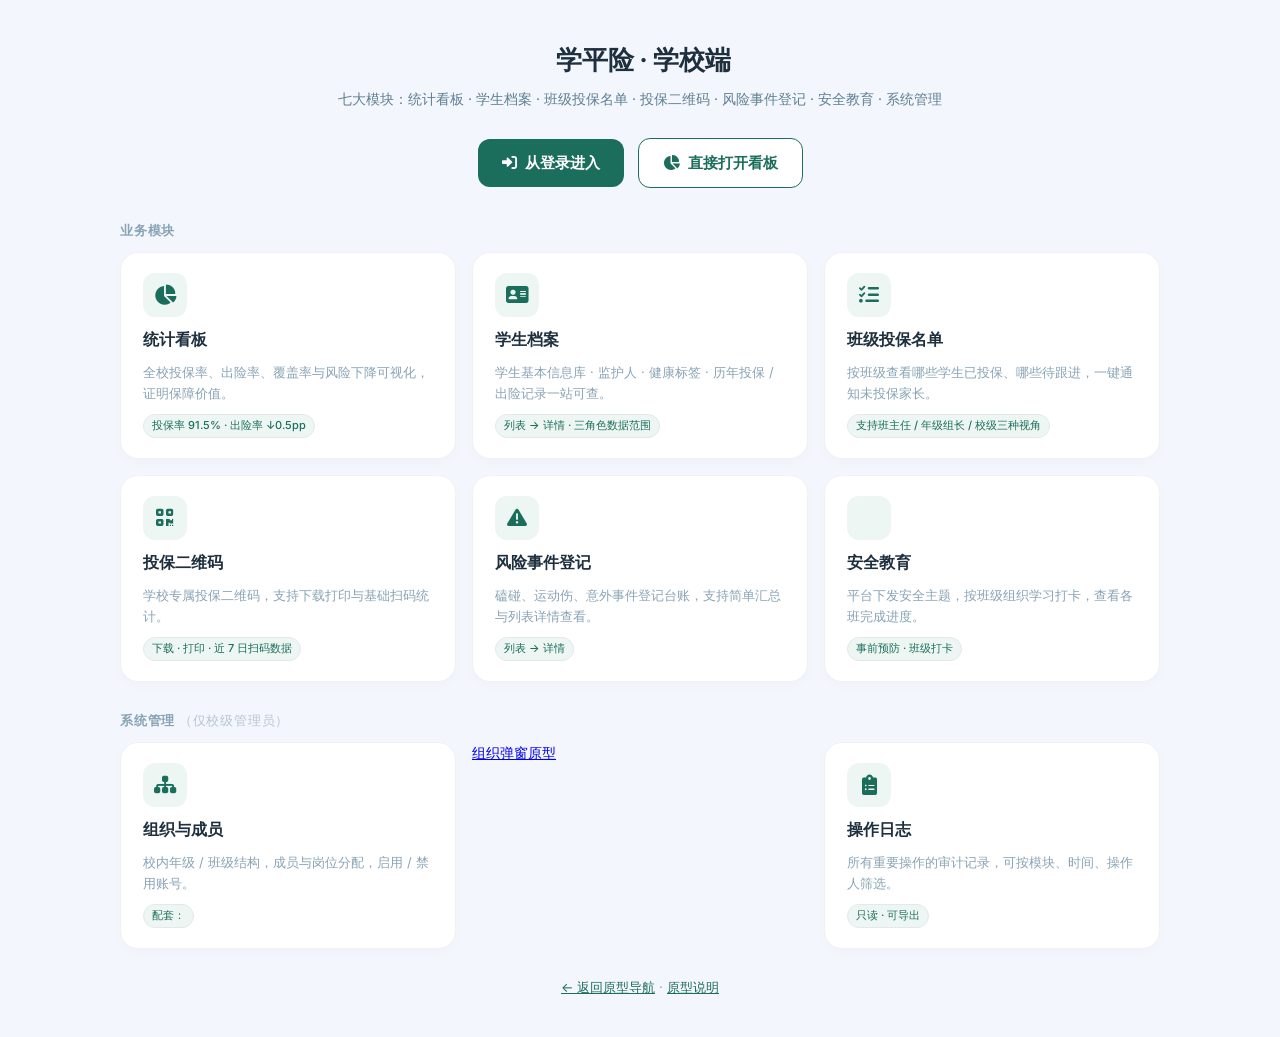
==== index.html @ 4be2739a "initial upload" ====
<!DOCTYPE html>
<html lang="zh-CN">
<head>
  <meta charset="UTF-8">
  <meta name="viewport" content="width=device-width, initial-scale=1.0">
  <title>学平险 · 学校端原型导航</title>
  <link href="https://fonts.googleapis.com/css2?family=Inter:wght@400;600;700&display=swap" rel="stylesheet">
  <link rel="stylesheet" href="https://cdnjs.cloudflare.com/ajax/libs/font-awesome/6.0.0-beta3/css/all.min.css">
  <link rel="stylesheet" href="shared-ui.css">
  <style>
    body { font-family: Inter, 'PingFang SC', sans-serif; background: #f3f6fc; padding: 40px 24px; color: #1E2F3E; }
    h1 { text-align: center; margin-bottom: 8px; font-size: 1.6rem; }
    .sub { text-align: center; color: #5e7f92; margin-bottom: 28px; font-size: 14px; }
    .wrap { max-width: 1040px; margin: 0 auto; }
    .hero { text-align: center; margin-bottom: 32px; display:flex;justify-content:center;align-items:center;gap:14px;flex-wrap:wrap }
    .hero a { display: inline-flex; align-items: center; gap: 8px; padding: 12px 24px; background: #1C6E5C; color: #fff; text-decoration: none; border-radius: 12px; font-weight: 600; font-size: 15px; }
    .hero a:hover { background: #155a4a; }
    .hero a.ghost { background: #fff; color: #1C6E5C; border: 1px solid #1C6E5C; }
    .grid { display: grid; grid-template-columns: repeat(auto-fit, minmax(280px, 1fr)); gap: 16px; }
    .card { background: #fff; border-radius: 18px; border: 1px solid #eef2f8; padding: 20px 22px; box-shadow: 0 4px 10px rgba(0,0,0,.02); display:flex;flex-direction:column;gap:10px; transition: transform .15s, box-shadow .15s; text-decoration:none; color:inherit }
    .card:hover { transform: translateY(-3px); box-shadow: 0 10px 22px rgba(0,0,0,.06) }
    .card .ic { width: 44px; height: 44px; border-radius: 12px; background: #eef6f3; color: #1C6E5C; display: flex; align-items: center; justify-content: center; font-size: 20px }
    .card h2 { font-size: 16px; margin: 0; font-weight: 600 }
    .card p { font-size: 13px; color: #88a3b5; margin: 0; line-height: 1.6 }
    .card .tag { font-size: 11px; color: #1C6E5C; background: #eef6f3; padding: 2px 8px; border-radius: 999px; align-self:flex-start; font-weight: 500 }
    .section-title { font-size: 13px; color: #88a3b5; font-weight: 700; letter-spacing: .06em; margin: 28px 0 12px }
    .foot { margin-top: 28px; text-align: center; font-size: 13px; color: #88a3b5; }
    .foot a { color: #1C6E5C; }
  </style>
</head>
<body>
  <h1><i class="fas fa-shield-heart" style="color:#1C6E5C;"></i> 学平险 · 学校端</h1>
  <p class="sub">七大模块：统计看板 · 学生档案 · 班级投保名单 · 投保二维码 · 风险事件登记 · 安全教育 · 系统管理</p>

  <div class="wrap">
    <div class="hero">
      <a href="学平险-学校端--登录.html"><i class="fas fa-sign-in-alt"></i> 从登录进入</a>
      <a class="ghost" href="学平险-学校端--统计看板.html"><i class="fas fa-chart-pie"></i> 直接打开看板</a>
    </div>

    <div class="section-title">业务模块</div>
    <div class="grid">
      <a class="card" href="学平险-学校端--统计看板.html">
        <div class="ic"><i class="fas fa-chart-pie"></i></div>
        <h2>统计看板</h2>
        <p>全校投保率、出险率、覆盖率与风险下降可视化，证明保障价值。</p>
        <span class="tag">投保率 91.5% · 出险率 ↓0.5pp</span>
      </a>
      <a class="card" href="学平险-学校端--学生档案.html">
        <div class="ic"><i class="fas fa-address-card"></i></div>
        <h2>学生档案</h2>
        <p>学生基本信息库 · 监护人 · 健康标签 · 历年投保 / 出险记录一站可查。</p>
        <span class="tag">列表 → 详情 · 三角色数据范围</span>
      </a>
      <a class="card" href="学平险-学校端--班级投保名单.html">
        <div class="ic"><i class="fas fa-list-check"></i></div>
        <h2>班级投保名单</h2>
        <p>按班级查看哪些学生已投保、哪些待跟进，一键通知未投保家长。</p>
        <span class="tag">支持班主任 / 年级组长 / 校级三种视角</span>
      </a>
      <a class="card" href="学平险-学校端--投保二维码.html">
        <div class="ic"><i class="fas fa-qrcode"></i></div>
        <h2>投保二维码</h2>
        <p>学校专属投保二维码，支持下载打印与基础扫码统计。</p>
        <span class="tag">下载 · 打印 · 近 7 日扫码数据</span>
      </a>
      <a class="card" href="学平险-学校端--风险事件登记.html">
        <div class="ic"><i class="fas fa-triangle-exclamation"></i></div>
        <h2>风险事件登记</h2>
        <p>磕碰、运动伤、意外事件登记台账，支持简单汇总与列表详情查看。</p>
        <span class="tag">列表 → 详情</span>
      </a>
      <a class="card" href="学平险-学校端--安全教育.html">
        <div class="ic"><i class="fas fa-shield-halved"></i></div>
        <h2>安全教育</h2>
        <p>平台下发安全主题，按班级组织学习打卡，查看各班完成进度。</p>
        <span class="tag">事前预防 · 班级打卡</span>
      </a>
    </div>

    <div id="sysSection">
    <div class="section-title">系统管理 <span style="font-weight:400;color:#b8c5d0">（仅校级管理员）</span></div>
    <div class="grid">
      <a class="card" href="学平险-学校端--组织与成员.html">
        <div class="ic"><i class="fas fa-sitemap"></i></div>
        <h2>组织与成员</h2>
        <p>校内年级 / 班级结构，成员与岗位分配，启用 / 禁用账号。</p>
        <span class="tag">配套：<a href="学平险-学校端--组织弹窗原型.html" style="text-decoration:underline">组织弹窗原型</a></span>
      </a>
      <a class="card" href="学平险-学校端--操作日志.html">
        <div class="ic"><i class="fas fa-clipboard-list"></i></div>
        <h2>操作日志</h2>
        <p>所有重要操作的审计记录，可按模块、时间、操作人筛选。</p>
        <span class="tag">只读 · 可导出</span>
      </a>
    </div>
    </div>

    <p class="foot">
      <a href="学平险-学校端--原型导航.html">← 返回原型导航</a>
      · <a href="原型说明.md">原型说明</a>
    </p>
  </div>
<script src="学平险-学校端-sidebar.js"></script>
<script>
(function(){
  var role = (window.SchoolAccount && SchoolAccount.role) || 'admin';
  if (role !== 'admin') {
    var el = document.getElementById('sysSection');
    if (el) el.style.display = 'none';
  }
})();
</script>
</body>
</html>
---- shared-ui.css ----
/* 学平险 B 端 UI 基线（参数见 b-end-tokens.css / 优设 B端网页设计参数大全） */
@import url('b-end-tokens.css');
@import url('b-end-responsive.css');
@import url('b-end-pager.css');

* { box-sizing: border-box; margin: 0; padding: 0; }

body {
  font-family: var(--font-family);
  background: var(--bg);
  color: var(--text);
  font-size: var(--font-size-body);
  line-height: var(--line-height-base);
  -webkit-font-smoothing: antialiased;
}

/* 布局见 b-end-responsive.css */

/* 侧栏 240px */
.sidebar {
  width: var(--sidebar-w);
  min-width: var(--sidebar-w);
  max-width: var(--sidebar-w);
  flex: 0 0 var(--sidebar-w);
  background: var(--bg-elevated);
  border-right: 1px solid var(--border);
  padding: var(--space-16) var(--space-12);
  position: sticky;
  top: 0;
  height: 100vh;
  overflow-y: auto;
  box-shadow: var(--shadow-sm);
  flex-shrink: 0;
  display: flex;
  flex-direction: column;
}

.logo-area {
  display: flex;
  align-items: center;
  gap: var(--space-12);
  margin-bottom: var(--space-20);
  padding: 0 var(--space-8);
}

.logo-icon {
  background: var(--primary);
  width: 32px;
  height: 32px;
  border-radius: var(--radius-md);
  display: flex;
  align-items: center;
  justify-content: center;
  color: #fff;
  font-size: var(--icon-lg);
  flex-shrink: 0;
}

.logo-text {
  font-weight: var(--font-weight-bold);
  font-size: var(--font-size-h3);
  color: var(--text);
  line-height: var(--line-height-tight);
}

.logo-module {
  font-size: var(--font-size-caption);
  color: var(--text-secondary);
  font-weight: var(--font-weight-medium);
  margin-top: var(--space-2);
}

.nav-section {
  font-size: var(--font-size-caption);
  color: var(--text-secondary);
  font-weight: var(--font-weight-bold);
  letter-spacing: 0.02em;
  padding: var(--space-8) var(--space-12) var(--space-4);
  margin-top: var(--space-4);
}

.nav-item {
  display: flex;
  align-items: center;
  gap: var(--space-8);
  padding: 0 var(--space-12);
  height: 40px;
  margin: var(--space-2) 0;
  border-radius: var(--radius);
  color: var(--text-regular);
  font-size: var(--font-size-body);
  font-weight: var(--font-weight-regular);
  transition: background 0.15s, color 0.15s;
}

.nav-item i {
  width: var(--icon);
  font-size: var(--icon);
  text-align: center;
  flex-shrink: 0;
  color: var(--text-secondary);
}

.nav-item a { text-decoration: none; color: inherit; flex: 1; line-height: var(--line-height-tight); }
.nav-item.active {
  background: var(--primary-light);
  color: var(--primary);
  font-weight: var(--font-weight-medium);
}
.nav-item.active i { color: var(--primary); }
.nav-item:hover:not(.active) { background: #f5f7fa; }

.nav-item-muted { opacity: 0.9; font-size: var(--font-size-sub); }

.main-content {
  flex: 1;
  padding: var(--space-16) var(--page-margin) var(--space-24);
  overflow-x: auto;
  min-width: 0;
}

.page {
  width: 100%;
  min-width: 0;
  max-width: 100%;
}

.top-bar {
  display: flex;
  flex-wrap: wrap;
  justify-content: space-between;
  align-items: flex-start;
  gap: var(--space-16);
  margin-bottom: var(--space-16);
}

.top-bar h1, .header h1 {
  font-size: var(--font-size-h2);
  font-weight: var(--font-weight-bold);
  color: var(--text);
  line-height: var(--line-height-tight);
}

.breadcrumb {
  font-size: var(--font-size-caption);
  color: var(--text-secondary);
  margin-top: var(--space-4);
  line-height: var(--line-height-base);
}

.wire-note {
  background: var(--warning-light);
  border: 1px dashed #e6c89a;
  padding: var(--space-12) var(--space-16);
  border-radius: var(--radius);
  margin-bottom: var(--space-16);
  color: #8a6d3b;
  font-size: var(--font-size-sub);
  line-height: var(--line-height-loose);
}

.wire-note a { color: var(--primary); font-weight: var(--font-weight-medium); }

.user-badge {
  display: flex;
  align-items: center;
  gap: var(--space-8);
  background: var(--bg-elevated);
  padding: var(--space-4) var(--space-12);
  border-radius: var(--radius-pill, 999px);
  border: 1px solid var(--border);
  font-size: var(--font-size-sub);
  color: var(--text-regular);
  height: var(--control-h);
}

.toolbar {
  display: flex;
  flex-wrap: wrap;
  gap: var(--space-8);
  align-items: center;
  margin-bottom: var(--space-12);
}

.input, .select, textarea {
  border: 1px solid var(--border);
  border-radius: var(--radius);
  padding: 0 var(--space-12);
  height: var(--control-h);
  font-size: var(--font-size-body);
  color: var(--text);
  background: var(--bg-elevated);
  font-family: inherit;
  line-height: var(--line-height-base);
  transition: border-color 0.15s;
}

.input:focus, .select:focus, textarea:focus {
  outline: none;
  border-color: var(--primary);
  box-shadow: 0 0 0 2px rgba(28, 110, 92, 0.12);
}

textarea {
  height: auto;
  min-height: 80px;
  padding: var(--space-8) var(--space-12);
}

.btn {
  border: 1px solid var(--border);
  background: var(--bg-elevated);
  padding: 0 var(--space-16);
  height: var(--control-h);
  border-radius: var(--radius);
  font-size: var(--font-size-body);
  font-weight: var(--font-weight-medium);
  cursor: pointer;
  color: var(--text-regular);
  text-decoration: none;
  display: inline-flex;
  align-items: center;
  justify-content: center;
  gap: var(--space-8);
  font-family: inherit;
  line-height: 1;
  transition: background 0.15s, border-color 0.15s, color 0.15s;
}

.btn.primary, .btn-primary {
  background: var(--primary);
  border-color: var(--primary);
  color: #fff;
}

.btn.primary:hover, .btn-primary:hover { background: var(--primary-hover); border-color: var(--primary-hover); }

.btn.ghost, .btn-outline {
  background: var(--bg-elevated);
  border-color: var(--border);
  color: var(--text-regular);
}

.btn.success { background: var(--success); border-color: var(--success); color: #fff; }

.btn:disabled { opacity: 0.5; cursor: not-allowed; }

.card, .card-panel {
  background: var(--bg-elevated);
  border: 1px solid var(--border);
  border-radius: var(--radius-md);
  overflow: hidden;
  box-shadow: var(--shadow-sm);
}

.stat-grid, .info-cards {
  display: grid;
  grid-template-columns: repeat(auto-fit, minmax(200px, 1fr));
  gap: var(--space-16);
  margin-bottom: var(--space-16);
}

.stat-card, .info-card {
  background: var(--bg-elevated);
  border-radius: var(--radius-md);
  padding: var(--space-16);
  border: 1px solid var(--border);
  box-shadow: var(--shadow-sm);
}

.stat-card .label, .info-card .label {
  font-size: var(--font-size-caption);
  color: var(--text-secondary);
  line-height: var(--line-height-base);
}

.stat-card .val, .info-card .val {
  font-size: var(--font-size-h2);
  font-weight: var(--font-weight-bold);
  color: var(--text);
  margin-top: var(--space-4);
  line-height: var(--line-height-tight);
}

table { width: 100%; border-collapse: collapse; font-size: var(--font-size-sub); }

th, td {
  padding: var(--space-12) var(--space-16);
  text-align: left;
  border-bottom: 1px solid var(--border-light);
  vertical-align: middle;
}

th {
  background: #fafafa;
  color: var(--text-secondary);
  font-weight: var(--font-weight-bold);
  font-size: var(--font-size-caption);
}

td { color: var(--text-regular); }

tr:hover td { background: #fafafa; }

.tag, .chip {
  display: inline-flex;
  align-items: center;
  height: var(--tag-h);
  padding: 0 var(--space-8);
  border-radius: var(--radius-sm);
  font-size: var(--font-size-caption);
  border: 1px solid var(--border);
  background: var(--bg-elevated);
  line-height: 1;
}

.tag.ok, .chip.ok { border-color: #c2e7b0; background: var(--success-light); color: #529b2e; }
.tag.draft, .chip.draft { border-color: #b8d9ce; background: var(--primary-light); color: var(--primary); }
.tag.warn, .chip.warn { border-color: #f5dab1; background: var(--warning-light); color: #b88230; }

.row-actions a, .link {
  color: var(--primary);
  text-decoration: none;
  font-size: var(--font-size-sub);
}

.row-actions a:hover, .link:hover { text-decoration: underline; }

code {
  font-size: var(--font-size-caption);
  background: #f4f4f5;
  padding: 2px 6px;
  border-radius: var(--radius-sm);
  font-family: ui-monospace, monospace;
  color: var(--text-regular);
}

.batch-bar {
  display: none;
  align-items: center;
  gap: var(--space-12);
  padding: var(--space-8) var(--space-16);
  background: var(--primary-light);
  border-bottom: 1px solid #d4ebe4;
  font-size: var(--font-size-sub);
}

.batch-bar.show { display: flex; flex-wrap: wrap; }

/* 分页详见 b-end-pager.css */

.footer-bar { left: var(--sidebar-w) !important; }

.form-row label {
  display: block;
  font-size: var(--font-size-caption);
  color: var(--text-secondary);
  margin-bottom: var(--space-4);
}

/* 分辨率断点见 b-end-responsive.css */
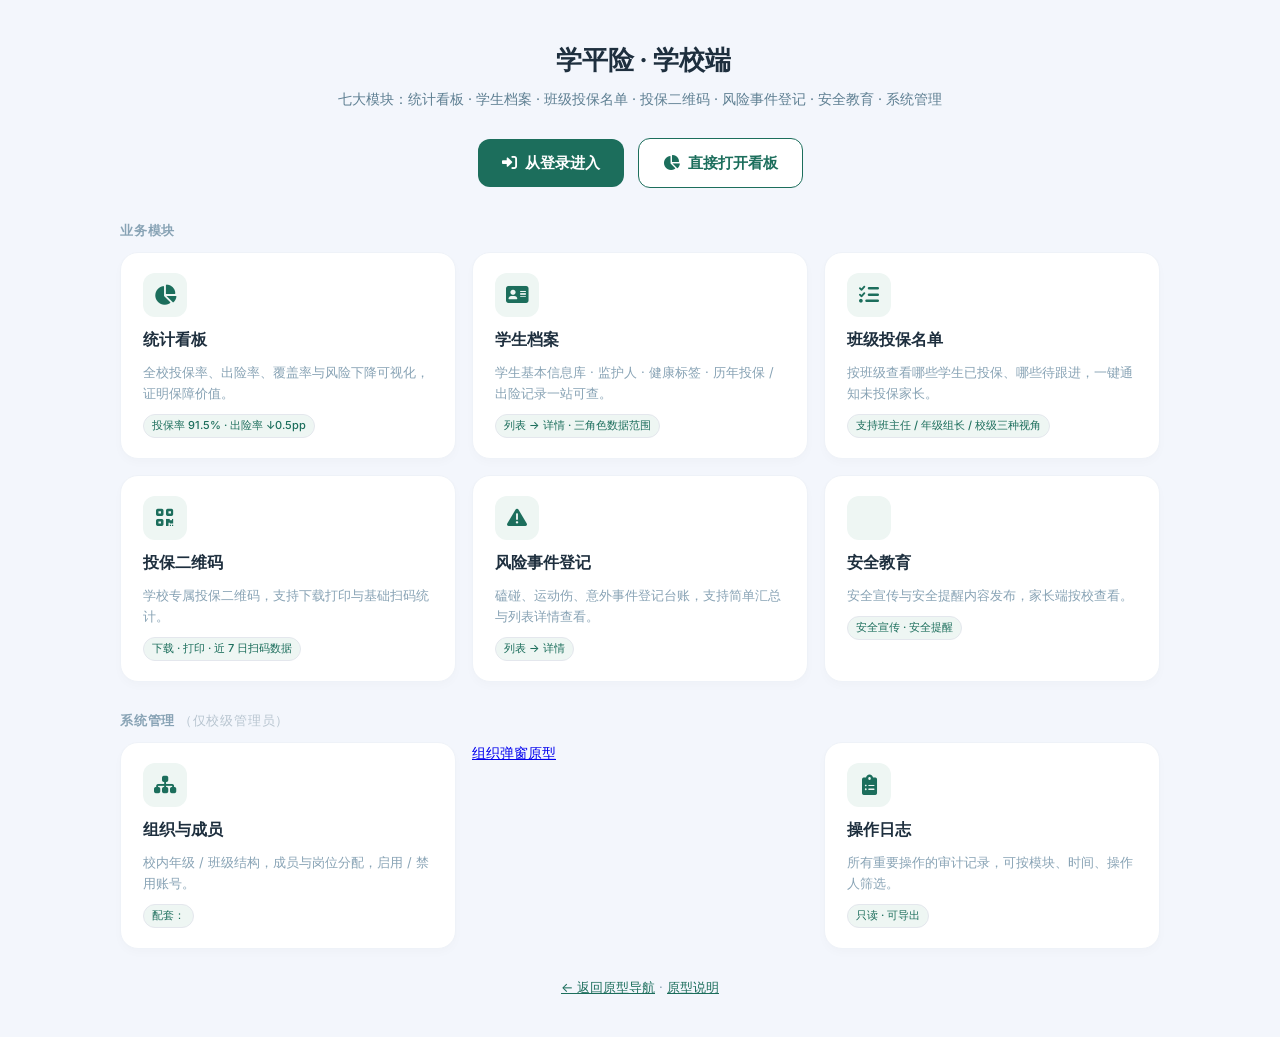
==== commit a503aac3: "Add files via upload" ====
--- a/index.html
+++ b/index.html
@@ -73,8 +73,8 @@
       <a class="card" href="学平险-学校端--安全教育.html">
         <div class="ic"><i class="fas fa-shield-halved"></i></div>
         <h2>安全教育</h2>
-        <p>平台下发安全主题，按班级组织学习打卡，查看各班完成进度。</p>
-        <span class="tag">事前预防 · 班级打卡</span>
+        <p>安全宣传与安全提醒内容发布，家长端按校查看。</p>
+        <span class="tag">安全宣传 · 安全提醒</span>
       </a>
     </div>
 
